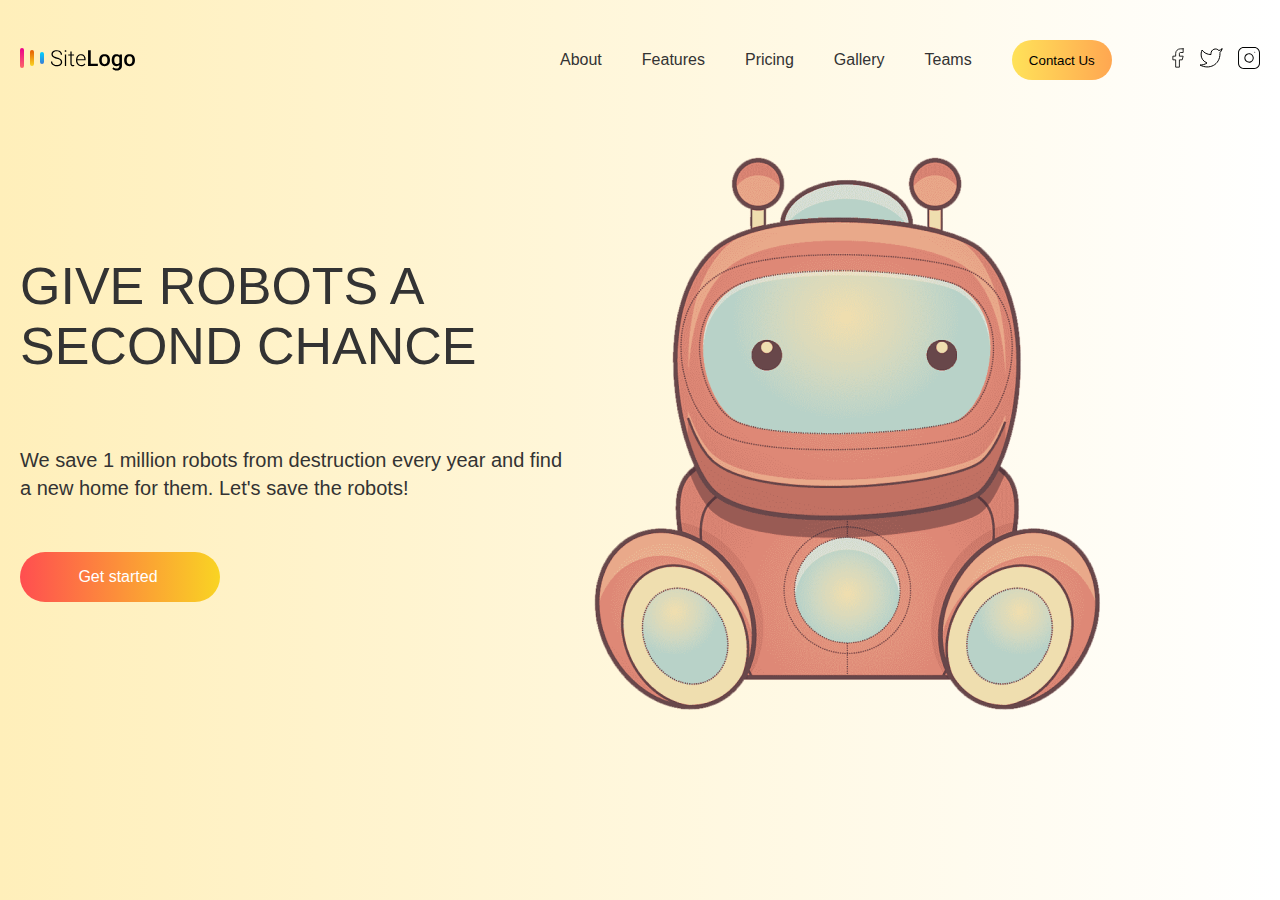
==== template1/index.html @ be7871f2 "Initial commit" ====
<!DOCTYPE html>
<html lang="en">
<head>
    <meta charset="UTF-8">
    <meta name="viewport" content="width=device-width, initial-scale=1.0">
    <title>Robot Rescue</title>
    <link rel="stylesheet" href="style.css">
</head>
<body>
    <div class="container">
        <header class="header">
            <div class="logo"><span class="site-logo"><img src="asset/images/SiteLogo.svg" alt="site-logo"></span></div>
            <nav class="nav">
                <a href="#">About</a>
                <a href="#">Features</a>
                <a href="#">Pricing</a>
                <a href="#">Gallery</a>
                <a href="#">Teams</a>
                <button class="contact-btn">Contact Us</button>
                <div class="social-icons">
                    <a href="#"><img src="asset/images/social.svg" alt="Instagram" class="social-fb"></a>
                    <a href="#"><img src="asset/images/social (1).svg" alt="Facebook" class="social-tw"></a>
                    <a href="#"><img src="asset/images/social (2).svg" alt="Twitter" class="social-ins"></a>
                </div>
            </nav>
        </header>
        <main class="main">
            <div class="main-content">
                <div class="main-text">
                    <h1>GIVE ROBOTS A SECOND CHANCE</h1>
                    <p>We save 1 million robots from destruction every year and find a new home for them. Let's save the robots!</p>
                    <button class="get-started-btn">Get started</button>
                </div>
                <img src="asset/images/robot1png.png" alt="Robot Image" class="robot-img">
            </div>
        </main>
    </div>
</body>
</html>
---- template1/style.css ----
body {
    margin: 0;
    padding: 0;
    font-family: Arial, sans-serif;
    background: linear-gradient(to right, #FFEFBA, #FFFFFF);
    color: #333;
}

.container {
    max-width: 1300px;
    margin: 0 auto;
    padding: 20px;
}

.header {
    display: flex;
    justify-content: space-between;
    align-items: center;
    width: 100%;
    padding: 20px 0;
}

.logo {
 width: 116px;
 height: 30px;

   
}

.nav {
    display: flex;
    align-items: center;
    max-width: 700px;
    min-width: 300px;
    gap: 40px;
}

.nav a {
    text-decoration: none;
    color: #333;
}

.contact-btn {
    width: 140px;
    height: 40px;
    border-radius: 30px;
    background: linear-gradient(to right,#FFE259 ,#FFA751 );
    border: none;
    cursor: pointer;
}

.social-icons {
    display: flex;
    align-items: center;
    gap: 10px;
    margin-left: 20px;
}
.social-icons{
    gap: 15px;
}
.social-fb{
    width: 12px;
}
.social-tw{
    width: 24px;
}
.social-ins{
    width: 22px;
}

.main {
    display: flex;
    justify-content: space-between;
    align-items: center;
    padding: 50px 0;
}

.main-content {
    display: flex;
    align-items: center;
}

.main-text {
    max-width: 555px;
}

.main-text h1 {
    font-size: 52px;
    margin-bottom: 70px;
    font-weight: 500;
    line-height: 60/94px;
}

.main-text p {
    font-size: 20px;
    margin-bottom: 50px;
    font-weight: 400;
    line-height: 28px;

}

.get-started-btn {
    background: linear-gradient(to right, #FF4E50, #F9D423);
    border: none;
    border-radius: 30px;
    color: #fff;
    font-size: 16px;
    width: 200px;
    height: 50px;
    margin-bottom: 50px;
    padding: 5px 30px 5px 26px;
    cursor: pointer;
    
}
.robot-img {
    width: 574px;
    height: 574px;
}
@media (max-width:914px){
   .nav{
    max-width: 500px;
    gap: 30px;
   }
   .social-icons{
    display: none;
   }
   .contact-btn {
    width: 100px;
    height: 30px;
    border-radius: 30x;
    text-align: center;
    background: linear-gradient(to right,#FFE259 ,#FFA751 );
    border: none;
    cursor: pointer;
}
.main-text h1 {
    font-size: 30px;
    margin-bottom: 70px;
    font-weight: 500;
    line-height: 60/94px;
}

.main-text p {
    font-size: 17px;
    margin-bottom: 50px;
    font-weight: 400;
    line-height: 28px;

}
.robot-img {
    width: 450px;
    height: 450px;
  
}
.get-started-btn {
    background: linear-gradient(to right, #FF4E50, #F9D423);
    border: none;
    border-radius: 30px;
    color: #fff;
    font-size: 10px;
    width: 140px;
    height: 30px;
    margin-bottom: 50px;
    padding: 5px 30px 5px 26px;
    cursor: pointer;
    
}


}
@media (max-width:838px){
    .nav{
     max-width: 460px;
     gap: 23px;
    }
    .social-icons{
     display: none;
    }
    .contact-btn {
     width: 100px;
     height: 30px;
     border-radius: 30x;
     text-align: center;
     background: linear-gradient(to right,#FFE259 ,#FFA751 );
     border: none;
     cursor: pointer;
 }
 .main-text h1 {
     font-size: 30px;
     margin-bottom: 70px;
     font-weight: 500;
     line-height: 60/94px;
 }
 
 .main-text p {
     font-size: 17px;
     margin-bottom: 50px;
     font-weight: 400;
     line-height: 28px;
 
 }
 .robot-img {
     width: 450px;
     height: 450px;
   
 }
 .get-started-btn {
     background: linear-gradient(to right, #FF4E50, #F9D423);
     border: none;
     border-radius: 30px;
     color: #fff;
     font-size: 10px;
     width: 130px;
     height: 30px;
     text-align: center;
     margin-bottom: 50px;
     padding: 5px 30px 5px 26px;
     cursor: pointer;
     
 }
 
 
 }

@media (max-width: 768px) {
    .nav{
        max-width: 460px;

        gap: 23px;
       }
       .social-icons{
        display: none;
       }
       .contact-btn {
        width: 100px;
        height: 30px;
        border-radius: 30x;
        text-align: center;
        background: linear-gradient(to right,#FFE259 ,#FFA751 );
        border: none;
        cursor: pointer;
    }
    .main-text h1 {
        font-size: 30px;
        margin-bottom: 70px;
        font-weight: 500;
        line-height: 60/94px;
    }
    
    .main-text p {
        font-size: 17px;
        margin-bottom: 50px;
        font-weight: 400;
        line-height: 28px;
    
    }
    .robot-img {
        width: 400px;
        height: 400px;

      
    }
    .get-started-btn {
        background: linear-gradient(to right, #FF4E50, #F9D423);
        border: none;
        border-radius: 30px;
        color: #fff;
        font-size: 10px;
        width: 130px;
        height: 30px;
        text-align: center;
        margin-bottom: 50px;
        padding: 5px 30px 5px 26px;
        cursor: pointer;
        
    }
}
@media (max-width: 684px) {
    .nav{
        max-width: 460px;

        gap: 23px;
       }
       .social-icons{
        display: none;
       }
       .contact-btn {
        width: 100px;
        height: 30px;
        border-radius: 30x;
        text-align: center;
        background: linear-gradient(to right,#FFE259 ,#FFA751 );
        border: none;
        cursor: pointer;
    }
    .main-text h1 {
        font-size: 20px;
        margin-bottom: 70px;
        font-weight: 500;
        line-height: 60/94px;
    }
    
    .main-text p {
        font-size: 10px;
        margin-bottom: 50px;
        font-weight: 400;
        line-height: 28px;
    
    }
    .robot-img {
        width: 300px;
        height: 300px;

      
    }
    .get-started-btn {
        background: linear-gradient(to right, #FF4E50, #F9D423);
        border: none;
        border-radius: 30px;
        color: #fff;
        font-size: 10px;
        width: 130px;
        height: 30px;
        text-align: center;
        margin-bottom: 50px;
        padding: 5px 30px 5px 26px;
        cursor: pointer;
        
    }
}
@media (max-width: 661px) {

    .nav{
        display: flex;
        flex-direction: column;

        gap: 10px;
       }
       .logo {
        width: 50px;
        height: 15px;  
       }
       .social-icons{
        display: none;
       }
       .contact-btn {
        width: 70px;
        height: 20px;
        border-radius: 30px;
        font-size: 10px;
        text-align: center;
        background: linear-gradient(to right,#FFE259 ,#FFA751 );
        border: none;
        cursor: pointer;
    }
    .main-text h1 {
        font-size: 20px;
        margin-bottom: 70px;
        font-weight: 500;
        line-height: 60/94px;
    }
    
    .main-text p {
        font-size: 10px;
        margin-bottom: 50px;
        font-weight: 400;
        line-height: 28px;
    
    }
    .robot-img {
        width: 300px;
        height: 300px;

      
    }
    .get-started-btn {
        background: linear-gradient(to right, #FF4E50, #F9D423);
        border: none;
        border-radius: 30px;
        color: #fff;
        font-size: 8px;
        width: 100px;
        height: 20px;
        text-align: center;
        margin-bottom: 30px;
        padding: 5px 30px 5px 26px;
        cursor: pointer;
        
    }
}

@media (max-width: 518px) {

    .nav{
        display: flex;
        flex-direction: column;
        display: none;

        gap: 10px;
       }
       .logo {
        width: 50px;
        height: 15px;  
       }
       .social-icons{
        display: none;
       }
       .contact-btn {
        width: 70px;
        height: 20px;
        border-radius: 30px;
        font-size: 10px;
        text-align: center;
        background: linear-gradient(to right,#FFE259 ,#FFA751 );
        border: none;
        cursor: pointer;
    }
    .main-text h1 {
        font-size: 13px;
        margin-bottom: 50px;
        font-weight: 500;
        line-height: 60/94px;
    }
    
    .main-text p {
        font-size: 7px;
        margin-bottom: 50px;
        font-weight: 400;
        line-height: 28px;
    
    }
    .robot-img {
        width: 200px;
        height: 200px;

      
    }
    .get-started-btn {
        background: linear-gradient(to right, #FF4E50, #F9D423);
        border: none;
        border-radius: 30px;
        color: #fff;
        font-size: 8px;
        width: 100px;
        height: 20px;
        text-align: center;
        margin-bottom: 30px;
        padding: 5px 30px 5px 26px;
        cursor: pointer;
        
    }
}

@media (max-width: 454px) {

    .nav{
        display: flex;
        flex-direction: column;
        display: none;
        gap: 10px;
       }
       .logo {
        width: 50px;
        height: 15px;  
       }
       .social-icons{
        display: none;
       }
       .contact-btn {
        width: 70px;
        display: none;
        height: 20px;
        border-radius: 30px;
        font-size: 10px;
        text-align: center;
        background: linear-gradient(to right,#FFE259 ,#FFA751 );
        border: none;
        cursor: pointer;
    }
    .main-text h1 {
        position: fixed;
        font-size: 13px;
        margin-bottom: 50px;
        font-weight: 500;
        line-height: 60/94px;
        display: none;
    }
    
    .main-text p {
        position: fixed;
        font-size: 7px;
        margin-bottom: 50px;
        font-weight: 400;
        line-height: 28px;
        display: none;
    
    }
    .robot-img {
        display: flex;
        flex-direction: row;
      position: fixed;
        width: 100px;
        height: 100px;

      
    }
    .get-started-btn {
        display: none;
        background: linear-gradient(to right, #FF4E50, #F9D423);
        border: none;
        border-radius: 30px;
        color: #fff;
        font-size: 8px;
        width: 100px;
        height: 20px;
        text-align: center;
        margin-bottom: 30px;
        padding: 5px 30px 5px 26px;
        cursor: pointer;
        
    }
}
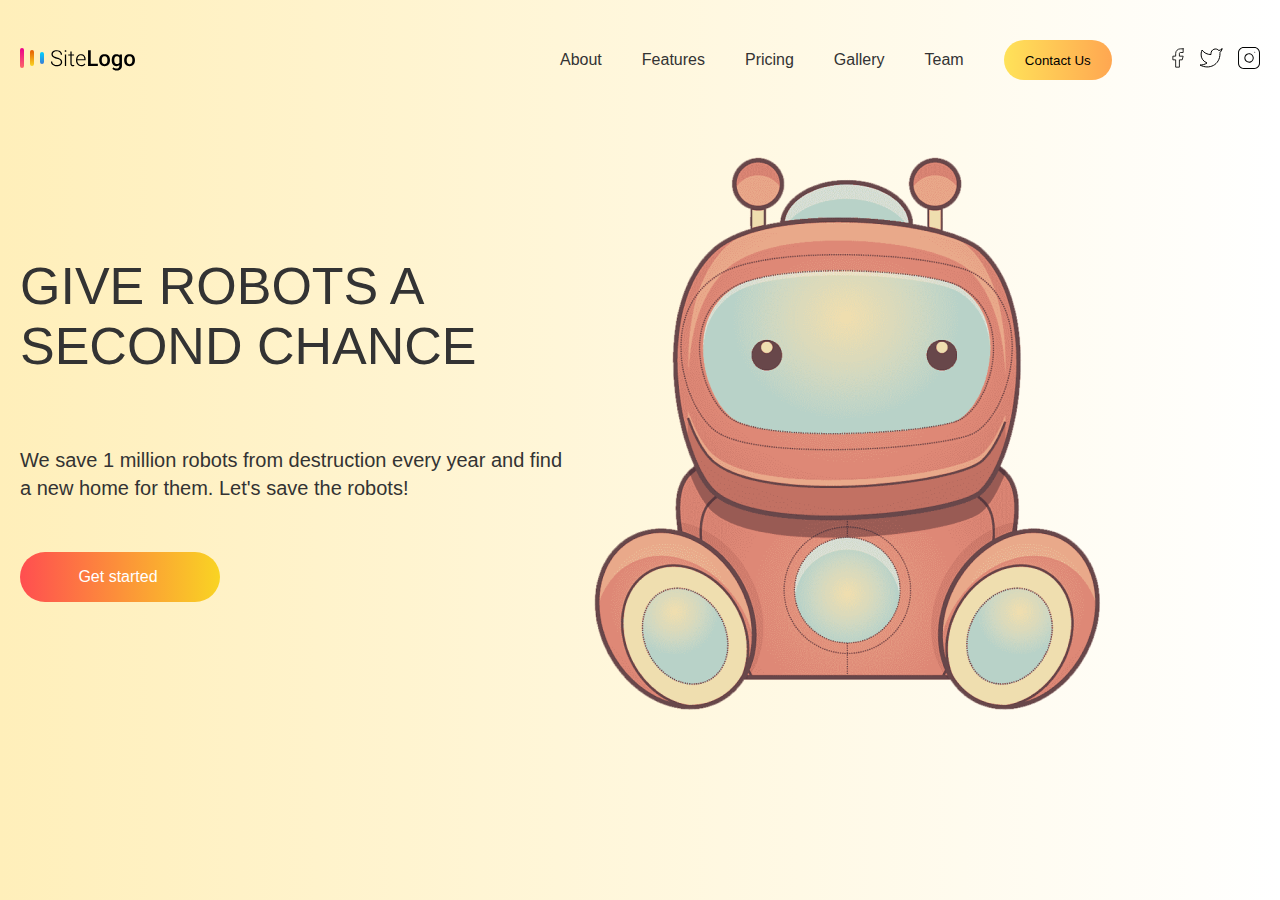
==== commit cfd9b86f: "update figma work" ====
--- a/template1/index.html
+++ b/template1/index.html
@@ -15,7 +15,7 @@
                 <a href="#">Features</a>
                 <a href="#">Pricing</a>
                 <a href="#">Gallery</a>
-                <a href="#">Teams</a>
+                <a href="#">Team</a>
                 <button class="contact-btn">Contact Us</button>
                 <div class="social-icons">
                     <a href="#"><img src="asset/images/social.svg" alt="Instagram" class="social-fb"></a>
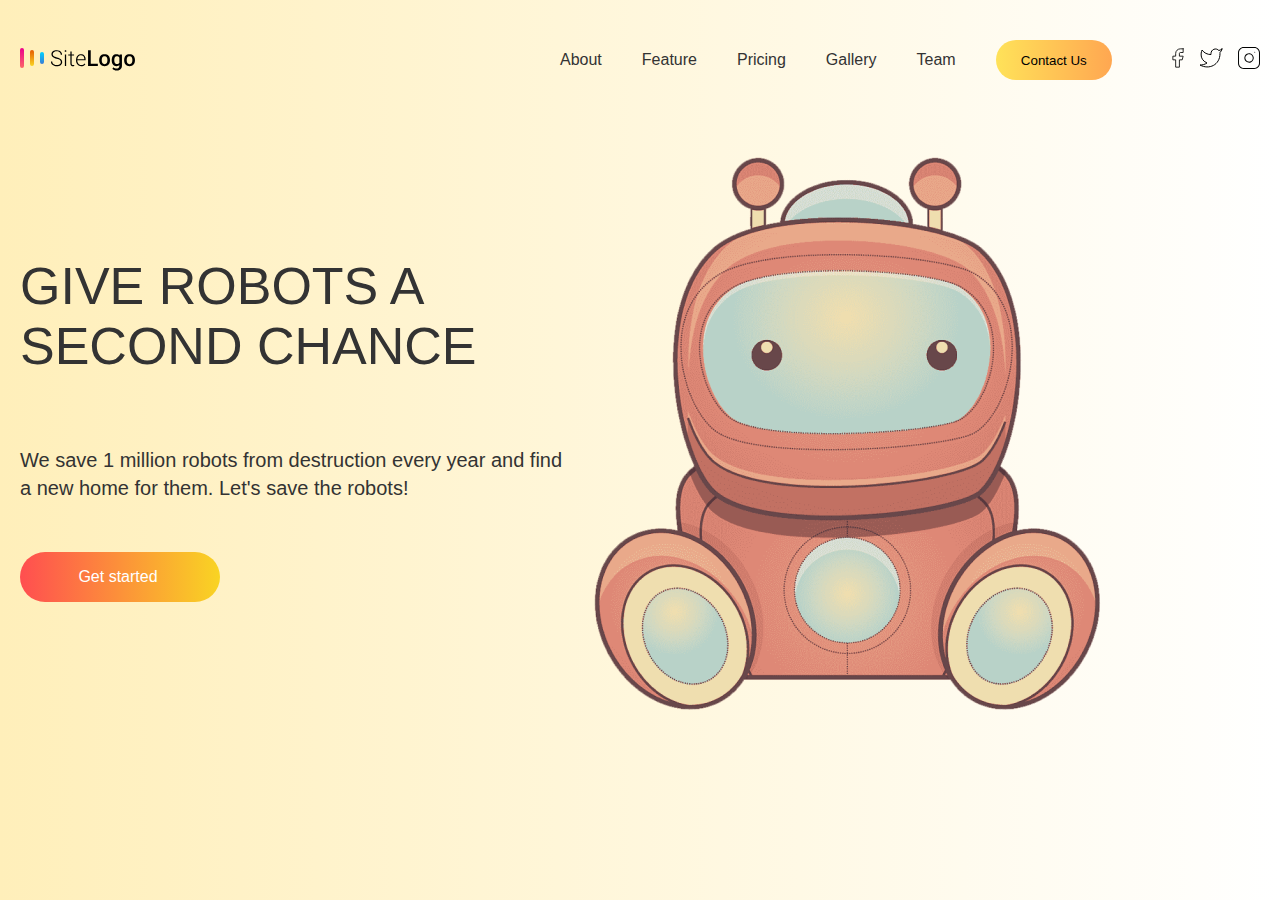
==== commit 6b4a9db3: "random update" ====
--- a/template1/index.html
+++ b/template1/index.html
@@ -12,7 +12,7 @@
             <div class="logo"><span class="site-logo"><img src="asset/images/SiteLogo.svg" alt="site-logo"></span></div>
             <nav class="nav">
                 <a href="#">About</a>
-                <a href="#">Features</a>
+                <a href="#">Feature</a>
                 <a href="#">Pricing</a>
                 <a href="#">Gallery</a>
                 <a href="#">Team</a>
